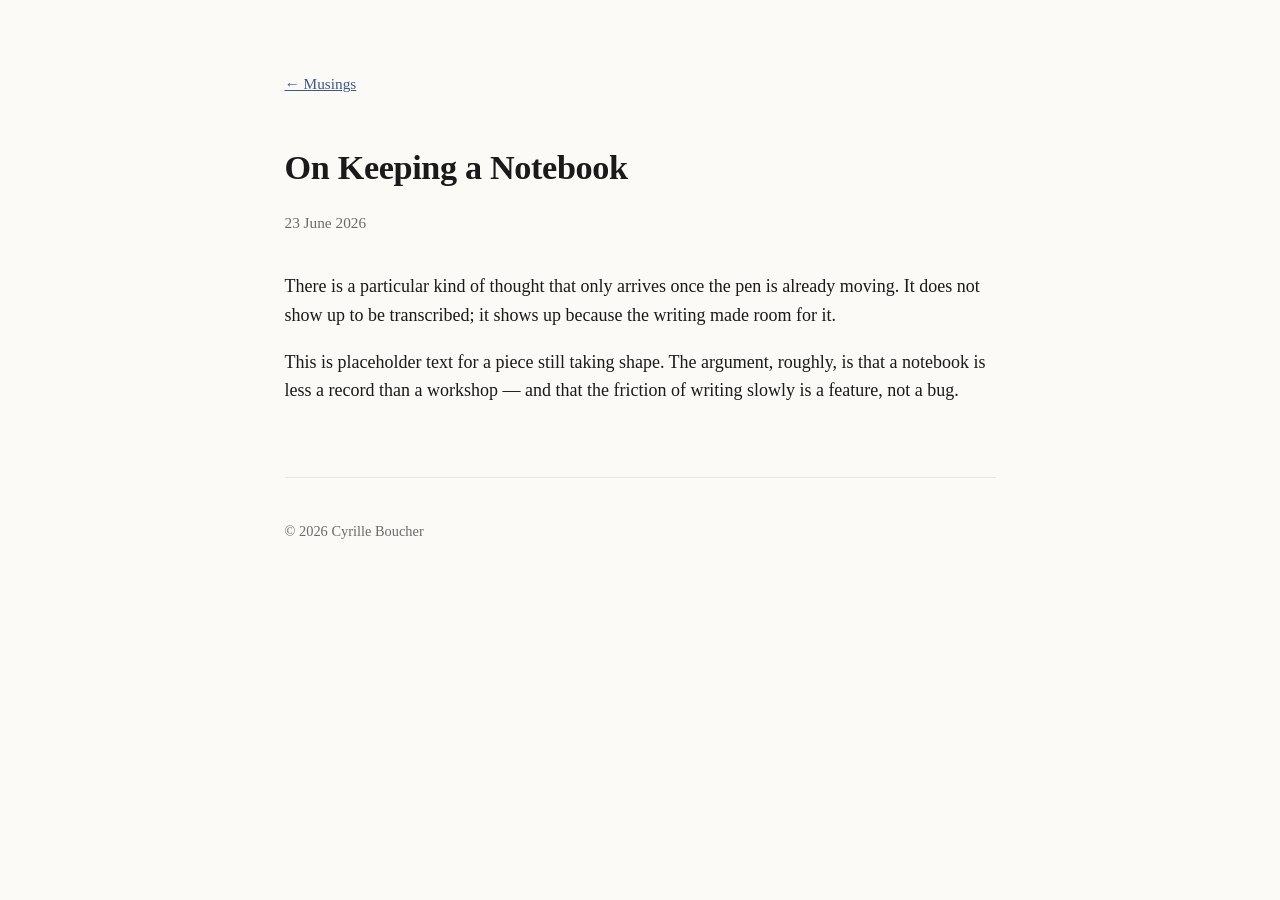
==== articles/on-keeping-a-notebook.html @ 2c5f78c5 "Scaffold Musings static site with GitHub Pages publishing - Add welcome index page with article list" ====
<!DOCTYPE html>
<html lang="en">
<head>
  <meta charset="utf-8">
  <meta name="viewport" content="width=device-width, initial-scale=1">
  <title>On Keeping a Notebook — Musings</title>
  <meta name="description" content="Why writing things down by hand still earns its keep.">
  <link rel="stylesheet" href="../assets/style.css">
</head>
<body>
  <div class="wrap">
    <nav class="back"><a href="../index.html">&larr; Musings</a></nav>

    <article>
      <h1>On Keeping a Notebook</h1>
      <p class="meta">23 June 2026</p>

      <p>
        There is a particular kind of thought that only arrives once the pen is
        already moving. It does not show up to be transcribed; it shows up
        because the writing made room for it.
      </p>
      <p>
        This is placeholder text for a piece still taking shape. The argument,
        roughly, is that a notebook is less a record than a workshop &mdash; and
        that the friction of writing slowly is a feature, not a bug.
      </p>
    </article>

    <footer class="site">
      <p>&copy; 2026 Cyrille Boucher</p>
    </footer>
  </div>
</body>
</html>
---- assets/style.css ----
:root {
  --ink: #1a1a1a;
  --muted: #6b6b6b;
  --accent: #3a5a8a;
  --rule: #e6e6e6;
  --bg: #fbfaf7;
  --max: 42rem;
}

* { box-sizing: border-box; }

html { font-size: 18px; }

body {
  margin: 0;
  background: var(--bg);
  color: var(--ink);
  font-family: Georgia, "Iowan Old Style", "Times New Roman", serif;
  line-height: 1.6;
}

.wrap {
  max-width: var(--max);
  margin: 0 auto;
  padding: 4rem 1.25rem 6rem;
}

a { color: var(--accent); }
a:hover { text-decoration: none; }

header.site {
  margin-bottom: 3rem;
}

header.site h1 {
  font-size: 2rem;
  margin: 0 0 0.5rem;
  letter-spacing: -0.01em;
}

header.site p.tagline {
  color: var(--muted);
  font-style: italic;
  margin: 0;
}

nav.back {
  font-size: 0.85rem;
  margin-bottom: 2.5rem;
}

ul.index {
  list-style: none;
  padding: 0;
  margin: 0;
}

ul.index li {
  padding: 1.25rem 0;
  border-top: 1px solid var(--rule);
}

ul.index li:last-child { border-bottom: 1px solid var(--rule); }

ul.index a.title {
  font-size: 1.2rem;
  text-decoration: none;
}

ul.index p.summary {
  margin: 0.35rem 0 0;
  color: var(--muted);
  font-size: 0.95rem;
}

article h1 {
  font-size: 1.9rem;
  margin: 0 0 0.25rem;
  letter-spacing: -0.01em;
}

article .meta {
  color: var(--muted);
  font-size: 0.85rem;
  margin-bottom: 2rem;
}

footer.site {
  margin-top: 4rem;
  padding-top: 1.5rem;
  border-top: 1px solid var(--rule);
  color: var(--muted);
  font-size: 0.8rem;
}
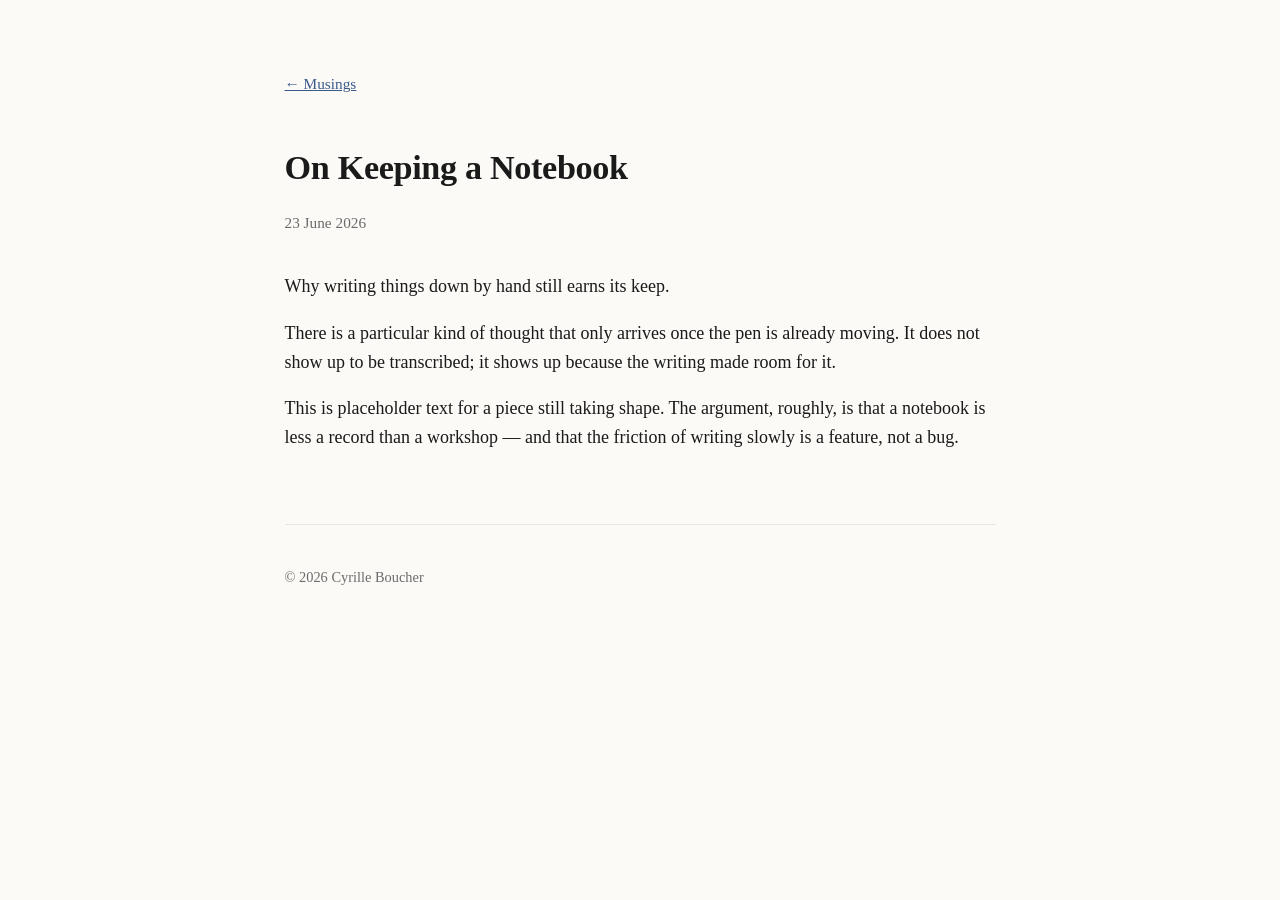
==== commit e4d03341: "Generate index/staging listings from article metadata - Add scripts/build_index.py: scans articles/," ====
--- a/articles/on-keeping-a-notebook.html
+++ b/articles/on-keeping-a-notebook.html
@@ -5,6 +5,7 @@
   <meta name="viewport" content="width=device-width, initial-scale=1">
   <title>On Keeping a Notebook — Musings</title>
   <meta name="description" content="Why writing things down by hand still earns its keep.">
+  <meta name="status" content="published">
   <link rel="stylesheet" href="../assets/style.css">
 </head>
 <body>
@@ -14,6 +15,7 @@
     <article>
       <h1>On Keeping a Notebook</h1>
       <p class="meta">23 June 2026</p>
+      <p class="summary lede">Why writing things down by hand still earns its keep.</p>
 
       <p>
         There is a particular kind of thought that only arrives once the pen is
